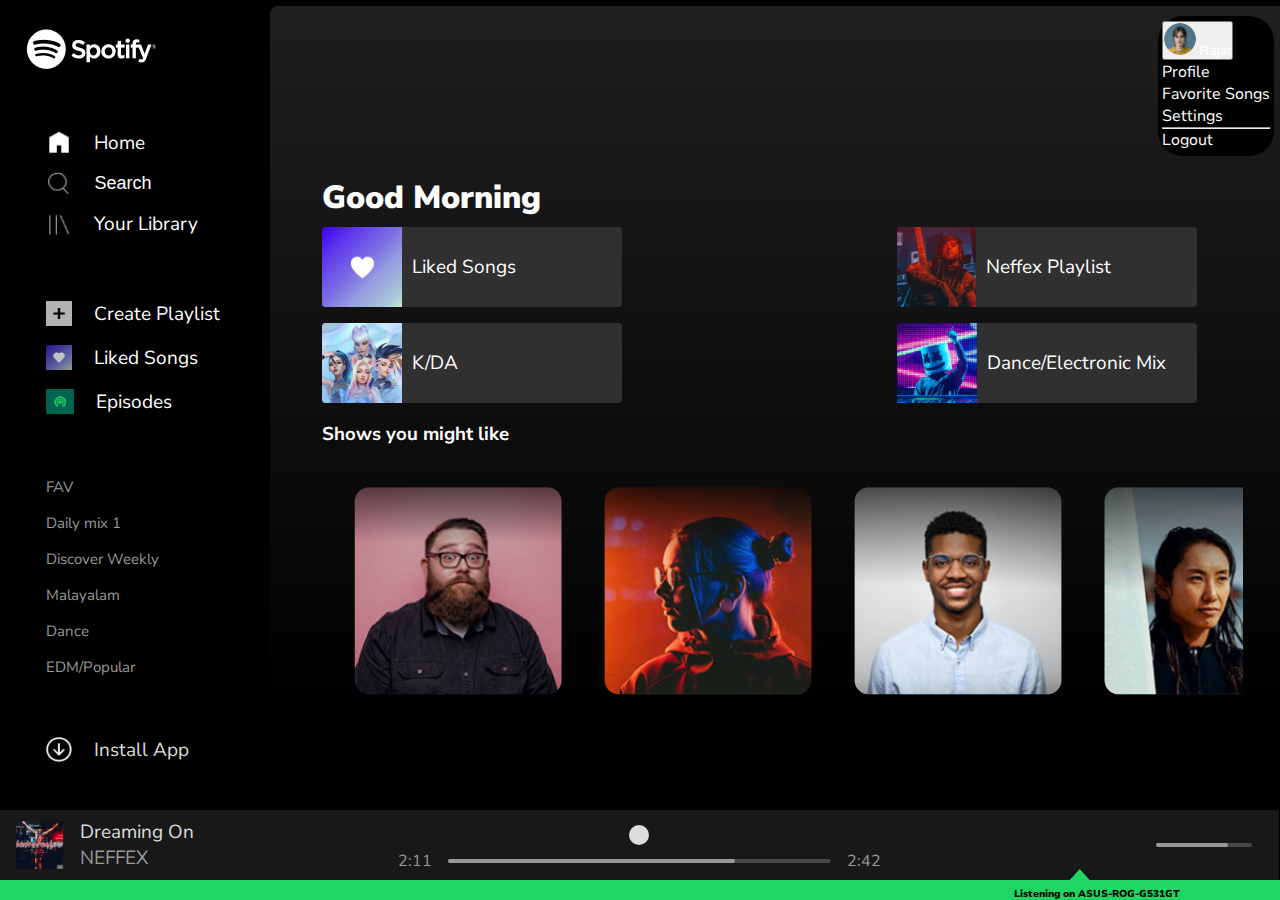
==== index.html @ 12e1faad "css added" ====
<!DOCTYPE html>
<html lang="en">

<head>
  <meta charset="UTF-8" />
  <meta name="viewport" content="width=device-width, initial-scale=1.0" />
  <title>Spotify - Web Player: Music for everyone</title>
  <link rel="icon" type="Image/x-icon"
    href="[data-uri]">
  <link rel="stylesheet" href="./style.css" />
  <meta name="description" content="Spotify is a digital music service that gives you access to millions of songs.">
  
</head>

<body>
  <div class="main-conatiner">
    <!-- side-bar section -->
    <div class="side-bar">
      <div class="side-bar-content">
        <!-- spotify logo -->
        <div class="spotify-logo">
          <a href="#">
            <img src="Assests/Slogo.png" alt="Spotify logo" />
          </a>
        </div>
        <!-- home-search-library -->
        <div class="nav-item nav-line-seperation" style="cursor: pointer;">
          <div class="logo-flex">
            <img src="Assests/home.png" alt="" />
            <p>Home</p>
          </div>

          <div class="logo-flex">
            <img src="Assests/Search.png" alt="search-icon" />
            <input type="text" placeholder="Search" id="Search-bar" />
          </div>

          <div class="logo-flex">
            <img src="Assests/library.png" alt="Music library section" />
            <p>Your Library</p>
          </div>
        </div>
        <!-- list-song-episode -->
        <div class="nav-item nav-line-seperation" style="cursor: pointer;">
          <div class="logo-flex">
            <img src="Assests/plus.png" alt="add button" />
            <p>Create Playlist</p>
          </div>
          <div class="logo-flex">
            <img src="Assests/littleheart.png" alt="liked songs" />
            <p>Liked Songs</p>
          </div>
          <div class="logo-flex">
            <img src="Images/spotify-music-podcast.jpg" alt="podcast" />
            <p>Episodes</p>
          </div>
        </div>
        <!-- nav-list -->
        <div class="side-list">
          <ul class="nav-line-seperation">
            <li>FAV</li>
            <li>Daily mix 1</li>
            <li>Discover Weekly</li>
            <li>Malayalam</li>
            <li>Dance</li>
            <li>EDM/Popular</li>
          </ul>
        </div>
        <!-- install-section -->
        <div class="logo">
          <img src="Images/Install.png" alt="install" />
          <p>Install App</p>
        </div>
      </div>
    </div>

    <!-- ------------------------- -->
    <!-- main-content-area -->

    <div class="content-area">
      <!-- profile-header area -->
      <div class="profile-header">
        <div class="main-arrow">
          <i class="fa-solid fa-chevron-left arrow" style="font-size: x-large; cursor: pointer; color: #999;"></i>
          <i class="fa-solid fa-chevron-right arrow" style="font-size: x-large; cursor: pointer; color: #999;"></i>
        </div>
        <div class="main-profile">
          <div class="dropdown">
            <button class="btn dropdown-toggle" style="color: white;" type="button" id="dropdownMenuButton2" data-bs-toggle="dropdown" aria-expanded="false">
              <img src="Images/profile.png" style="height: 2rem; width: 2rem; margin-left: 0;" alt="profile picture" />
              Rajat
            </button>
            <ul class="dropdown-menu dropdown-menu-dark" aria-labelledby="dropdownMenuButton2">
              <li><a class="dropdown-item" href="#">Profile</a></li>
              <li><a class="dropdown-item" href="#">Favorite Songs</a></li>
              <li><a class="dropdown-item" href="#">Settings</a></li>
              <li><hr class="dropdown-divider"></li>
              <li><a class="dropdown-item" href="#">Logout</a></li>
            </ul>
          </div>
        </div>
      </div>
      <!-- playlist and artist area -->
      <div class="playlist-artist-area">
        <!-- playlist area -->
        <h1>Good Morning</h1>
        <div class="playlist-area">
          <div class="playlist">
            <img src="Images/bigHeart.png" alt="liked songs" />
            <a style="text-decoration: none;" href="./playlist.html">
              <p style="color: #ffffff;">Liked Songs</p>
            </a>
          </div>

          <div class="playlist">
            <img src="Images/Group 1.png" alt="playlist-1" />
            <a style="text-decoration: none;" href="./album.html">
              <p style="color: #ffffff;">Neffex Playlist</p>
            </a>
          </div>

          <div class="playlist">
            <img src="Images/Anime.png" alt="playlist-2" />
            <a style="text-decoration: none;" href="./album.html">
              <p style="color: #ffffff;">K/DA</p>
            </a>
          </div>

          <div class="playlist">
            <img src="Images/Marshmellow.png" alt="playlist-3" />
            <a style="text-decoration: none;" href="./album.html">
              <p style="color: #ffffff;">Dance/Electronic Mix</p>
            </a>
          </div>
        </div>

        <!-- artist area -->
        <div class="artist-area">
          <div class="show-head">
            <h3>Shows you might like</h3>
            <p style="cursor: pointer;">SEE ALL</p>
          </div>
          <div class="shows-you-might-like">
            <div class="shows">
              <img src="Images/Weekly.png" alt="show-1" />
              <h4>Weekly motivation</h4>
              <h5>Ben lana scot</h5>
            </div>

            <div class="shows">
              <img src="Images/Meditation.png" alt="show-1" />
              <h4>Meditation Self</h4>
              <h5>Ibn Hussain Aleen </h5>
            </div>

            <div class="shows">
              <img src="Images/Words.png" alt="show-1" />
              <h4>Words Beyond Act...</h4>
              <h5>Samuel Scott</h5>
            </div>
            <div class="shows">
              <img src="Images/Alexa.png" alt="show-1" />
              <h4>The Alexa Show</h4>
              <h5>Adriana Tom</h5>
            </div>

            <div class="shows">
              <img src="Images/Mine.jpeg" alt="show-1" />
              <h4>Make You Mine</h4>
              <h5>Public</h5>
            </div>

            <div class="shows">
              <img src="Images/Atlantis.jpeg" alt="show-1" />
              <h4>Atlantis</h4>
              <h5>Seafret</h5>
            </div>
            <div class="shows">
              <img src="Images/Bones.jpeg" alt="show-1" />
              <h4>Bones</h4>
              <h5>Imagine Dragon</h5>
            </div>

            <div class="shows">
              <img src="Images/beliver.jpeg" alt="show-1" />
              <h4>Believer</h4>
              <h5>Imagine Dragon</h5>
            </div>

            <div class="shows">
              <img src="Images/free.jpeg" alt="show-1" />
              <h4>FREE.K</h4>
              <h5>Pitbull</h5>
            </div>
            <div class="shows">
              <img src="Images/hard.jpeg" alt="show-1" />
              <h4>Play Hard</h4>
              <h5>David Guetta</h5>
            </div>
            <div class="shows">
              <img src="Images/cheat.jpeg" alt="show-1" />
              <h4>Sex</h4>
              <h5>Cheat Codes</h5>
            </div>

            <div class="shows">
              <img src="Images/hentai.jpeg" alt="show-1" />
              <h4>Hentai Bitch</h4>
              <h5>Kodam</h5>
            </div>
          </div>
        </div>

        <br />
        <br />
        <br />
        <br />
        <br />
        <br />
        <br />
      </div>
    </div>
  </div>

  <!-- --------------------------- -->
  <!-- bottom-music player -->
  <div class="music-player">
    <div class="song-bar">
      <div class="song-infos">
        <div class="image-container">
          <img src="Images/DreamingOn.png" alt="" />
        </div>
        <div class="song-description">
          <p class="title">Dreaming On</p>
          <p class="artist">NEFFEX</p>
        </div>
      </div>
      <div class="icons">
        <img src="Images/greenheart.png" alt="" />
      </div>
    </div>
    <div class="progress-controller">
      <div class="control-buttons">
        <i class="fas fa-random"></i>
        <i class="fas fa-step-backward"></i>
        <i class="fa-solid fa-play play-pause"></i>
        <i class="fas fa-step-forward"></i>
        <i class="fa-solid fa-repeat fa-beat"></i>
      </div>
      <div class="progress-container">
        <span>2:11</span>
        <div class="progress-bar">
          <div class="progress"></div>
        </div>
        <span>2:42</span>
      </div>
    </div>
    <div class="other-features">
      <i class="fa-solid fa-microphone"></i>
      <i class="fa-solid fa-headphones"></i>
      <i class="fa-solid fa-laptop text-success"></i>
      <i class="fa-solid fa-volume-high"></i>
      <div class="volume-bar">
        <div class="progress-bar">
          <div class="progress"></div>
        </div>
        <i class="fa-sharp fa-solid fa-up-right-and-down-left-from-center"></i>
      </div>
    </div>
  </div>

  <div class="vector">
    <img src="Images/Vector 1.png" alt="vector-icon" />
  </div>

  <div class="footer">
    <div class="link-playlist">
    </div>
    <div class="final-footer">
      <i class="fa-solid fa-volume-high"></i>
      <a href="playlist.html" target="_blank"><h5 class="fw-bold text-align-center" style="align-items: center; margin-top: 3%; font-weight: 900; margin-left: .5rem;">Listening on ASUS-ROG-G531GT</h5></a>
    </div>
  </div>
  
</body>

</html>
---- style.css ----
@import url('https://fonts.googleapis.com/css2?family=Nunito+Sans:opsz,wght@6..12,300;6..12,400&display=swap');


*{
    margin: 0;
    padding: 0;
    box-sizing: border-box !important;
}
:root{
    --dark:#000;
    --light-gary:rgb(36, 36, 36);
    --dark-gray:rgb(33, 33, 33);
    --gray-text:rgb(159, 159, 159);
    --light:rgb(255, 255, 255);
}
ul{
    list-style: none;
    list-style-position: outside;
}

p{
     /* font-size: 2vh; */
    font-size: 19px;
    font-weight: 400;
}

body,html{
    height: 100%;
    background-color: var(--dark);
    color: var(--light) !important;
   
    font-family: 'Nunito Sans', sans-serif !important;
    display: flex !important;
    flex-direction: column !important;
    overflow: hidden !important;
}

a{
    color: var(--light);
    text-decoration: none;
}

.main-conatiner{
    display: flex;
    gap: 0.5rem;
    flex: 1;
    background-color: var(--dark);
    padding: 0.4rem;
    overflow: hidden;
    /* div which are inside container will have overflow */
}

/* ------------------------------- */
/* Side - Bar */


.side-bar{
    height: 89vh;
    width: 20vw;
    background-color: var(--dark);
    border-radius: 0.5rem;
    padding-left: 20px;
}

.side-bar-content{
    height: 98%;
    display: flex;
    flex-direction: column;
    align-items: flex-start;
    justify-content: space-around;
   
    margin-bottom: rem;
   
 
}
input{
    outline: none;
    border: none;
    display: block;
    background: black;
    overflow: visible;
    color: white;
    font-size: 18px;
    
}
input::placeholder{
    color: white;
    font-weight: 400;
}
/* spotify-logo */
.spotify-logo>img{
   height: 3.1rem ;
   padding-left: 10px;
}

/* side-bar-logo and Heading */
.nav-item{
    width: 100%;
}

.logo-flex{
    display: flex;
    justify-content: start;
    align-items: center;
    padding: 6px 0px 6px 20px;
}
.logo-flex>img{
    height: 1.6rem;
    margin-right: 1.4rem;
}

.logo-flex:hover{
    background-color: var(--dark-gray);
}

.nav-line-seperation{
    line-height: 2rem;
}


.nav-item{
    width: 100%;
}

.logo{
    display: flex;
    justify-content: start;
    align-items: center;
    padding: 6px 0px 6px 20px;
    cursor: pointer;
    color: #ddd;
}

.logo:hover{
  color: white;
}

.logo>img{
  height: 1.6rem;
  margin-right: 1.4rem;
  cursor: pointer;
  color: #999;
}

.logo>img:hover{
  color: white;
}

/* nav-list */

.side-list>ul>li{
padding: 2px 0px 2px 20px;
font-size: 15px ;
font-weight: 400;
color: #999;
cursor: pointer;
}

.side-list>ul>li:hover{
  color: white;
  }



/* -------------------------------------- */
/* Main-section */


.content-area{
   width: 80vw;
   height: 80%;
   display: flex;
   flex-direction: column;
   justify-content: start;
   align-items: center;
   border-radius: 0.5rem;
   background:linear-gradient(to bottom,rgb(32, 31, 31), black);
    
}

.content-area ::-webkit-scrollbar
{
  display: none;;
}
/* profile-header */

.profile-header{
    display: flex;
    flex-direction: row;
    align-items: center;
    justify-content: space-between;
    background: none;
    width: 96%;
    margin-top: 10px;
}
.main-profile{
    display: flex;
    align-items: center;
    background-color: var(--dark);
    padding: 5px 4px;
    gap: 10px;
    border-radius: 25px;
}
.main-profile img{
    border-radius: 50%;
}
.arrow{
  background-color: black; 
  border-radius: 50%; 
  width: 1.5rem; 
  height: 1.5rem;
  text-align: center;
  text-justify: auto;
}
.arrow:hover{
  color: white !important;
}
.dropdown{
  border: none;
  color: #000 !important;
}
.main-arrow>img,.main-profile>img{
    height: 5vh;
    width: 2.3vw;
}
.main-profile>p{
    font-size: 13px;
}
/*  playlist-artist-area*/
.playlist-artist-area{
    width: 90%;
    margin: 20px;
    overflow-y: auto;
    display: flex;
    align-items: flex-start;
    flex-direction: column;
    background: none;
  }

.playlist-artist-area>h1{
    font-weight: 900;
    color: white;
  }
.playlist{
    display: flex;
    align-items: center;
    gap: 10px;
    background: rgb(48, 48, 48);
    width: 300px;
    margin-block: 8px;
    border-radius: 4px;
    transition: all 0.5s ease;
    color: white !important;
  }
.playlist:hover{
    scale: 0.9;
}

.playlist>img{
    height: 80px;
}
/*  < !-- playlist area --> */

.playlist-area{
    width: 95%;
    display: flex;
    flex-wrap: wrap;
    justify-content: space-between;
    align-items: center;
    flex-direction: row;

}
 /*  < !-- artist area --> */
.artist-area{
    width: 1103.0728759765625px;
    height: 663.9998168945312px;
    top: 438px;
    left: 419px;
    border: 1px;
    
}
.artist-area>p{
    float: right;
}

.show-head {
    display: flex;
    justify-content: space-between;
    width: 95%;
    padding-top: 10px;

}

.show-head>p {
    font-size: 16px;
    color: var(--gray-text);
}
.show-head>p:hover {
  color: var(--light);
}
.show-head>h3{
    font-weight: 700;
}
.shows-you-might-like{
    width: 90%;
    display: flex;
    flex-direction: row;
    flex-wrap: wrap;
    justify-content: space-evenly;
    margin-top: 25px;
    gap: 15px;
    margin-left: 15px;

}
.shows{
    margin-block: 5px;
    display: flex;
    flex-direction: column;
    border-radius: 5px;
    align-items: center;
    justify-content: center;
    transition: all 1s ease;
    padding: 10px;
}
.shows>img
{
    width: 207.7780303955078px;
    height: 207.92784118652344px;
    top: 528.3560791015625px;
    left: 440.7568359375px;
    border-radius: 14px;
    
}
.shows>h4{
    padding-top: 5px;
}
.shows>h5{
    color: var(--gray-text);
    padding: 5px;
}
.shows:hover{
    scale: 0.9;
    transition: all 1s ease-in-out 0s;
    box-shadow: 0px 0px 8px rgb(55, 54, 54);
   
}
/* ---------------------------------------- */
/* bottom music player */
.music-player {
    --primary-color: #ddd;
    --secondary-color: #999;
    --green-color: #2d5;
    --padding: 1em;
    background-color: #181818;
    display: flex;
    justify-content: center;
    align-items: center;
    position: fixed;
    bottom: 20px;    /* Position the music player at the top */
    left: 0;        /* Align the music player to the left */
    width: 100%;     /* Make the music player take the full width of the viewport */
    color: var(--primary-color);
  }
  i {
    color: var(--secondary-color);
  }
  i:hover {
    color: var(--primary-color);
  }
  .song-bar {
    position: absolute;
    left: var(--padding);
    display: flex;
    flex-direction: row;
    align-items: center;
    justify-content: flex-start;
    gap: 1.5rem;
    width: 25%;
  }
  
  .log>image
  {
      width: 37px;
      height:37px
  }
  
  .song-infos {
    display: flex;
    align-items: center;
    gap: 1em;
    transition: all 0.1 ease;
  }
  .image-container {
    --size: 3em;
    flex-shrink: 0;
    width: var(--size);
    height: var(--size);
  }
  .image-container img {
    width: 100%;
    height: 100%;
    object-fit: cover;
  }
  .song-description p {
    margin: 0em;
  }
  .title,
  .artist {
    display: -webkit-box;
    -webkit-box-orient: vertical;
    -webkit-line-clamp: 1;
    overflow: hidden;
  }
  .title:hover,
  .artist:hover {
    text-decoration: underline;
    color: var(--primary-color);
    cursor: pointer;
  }
  .image-container:hover
  {
    box-shadow: 0 0 5px 3px rgba(240, 240, 235, 0.7);
    cursor: pointer;
    transform: scale(110%);
  }
  .icons:hover {
    box-shadow: 0 0 5px 3px rgba(240, 240, 235, 0.7);
    cursor: pointer;
  }
  .artist {
    color: var(--secondary-color);
  }
  
  .music-player
  {
      height: 70px;
      width: 99.9%;
  }
  .icons {
    display: flex;
    gap: 1em;
  }
  .progress-controller {
    width: 100%;
    margin-top: 6px;
    display: flex;
    justify-content: center;
    flex-direction: column;
    align-items: center;
    gap: 0.3em;
    color: var(--secondary-color);
    cursor: pointer;
    padding-bottom: 5px;
  }
  .control-buttons {
    display: flex;
    align-items: center;
    justify-content: center;
    gap: 2em;
    margin-top: 8px;
  }

  .control-buttons i:hover {
    box-shadow: 0 0 3px 2px rgba(172, 172, 169, 0.7);
    cursor: pointer;
  }
  .play-pause {
    display: flex;
    align-items: center;
    justify-content: center;
    background-color: var(--primary-color);
    color:black;
    border-radius: 50%;
    padding: 10px;
    position: relative;
    margin-top: 8px;
  }
  
  .play-pause:hover {
    transform: scale(1.1);
    color: #111;
    background-color: var(--green-color);
  }
  .progress-container {
    width: 100%;
    display: flex;
    align-items: center;
    justify-content: center;
    gap: 1em;
    margin-bottom: 10px;
  }
  
  .progress-bar {
    height: 4px;
    border-radius: 10px;
    width: 30%;
    background-color: #ccc4;
  }
  .progress {
    position: relative;
    height: 100%;
    width: 75%;
    border-radius: 10px;
    background-color: var(--secondary-color);
  }
  .progress-bar:hover .progress {
    background-color: var(--green-color);
  }
  .progress-bar:hover .progress::after {
    content: "";
    position: absolute;
    --size: 1em;
    width: var(--size);
    height: var(--size);
    right: 0;
    border-radius: 50%;
    background-color: var(--primary-color);
    transform: translate(50%, calc(2px - 50%));
  }
  .other-features {
    position: absolute;
    right: var(--padding);
    display: flex;
    flex-direction: row;
    gap: 1em;
  }
  .volume-bar {
    display: flex;
    align-items: center;
    gap: 0.7em;
  }
  .other-features img:hover {
    box-shadow: 0 0 3px 1px rgba(240, 240, 235, 0.7);
    cursor: pointer;
  }
  .progress-bar:hover {
    box-shadow: 0 0 3px 3px rgba(131, 131, 128, 0.7);
    cursor: pointer;
  }
  .volume-bar .progress-bar {
    width: 6em;
  }
  .volume-bar .progress-bar:hover .progress::after {
    --size: 0.8em;
  }
  .vector img {
    bottom: 20px;
    position: fixed;
    right: 190px;
  }
  /* -------------------------final-footer------------------ */
  .footer {
    bottom: 0;
    left: 0;
    right: 0;
    background-color: #1ed760;
    position: fixed;
    display: flex;
    justify-content: space-between; /* Align content to the right */
    align-items: center;
    width: 100%;
    height: 20px;
  }
  
  .final-footer {
    display: flex;
    align-items: center;
  }
  .final-footer h5 {
    margin-right: 100px;
    color: #000;
    font-size: 10px;
    font-weight: 700;
    line-height: normal;
  }
  .final-footer a{
    text-decoration: none;
    color: #000;
  }
  
  .final-footer img {
    margin-right: 10px; /* Add some space between the image and text */
  }
  .link-playlist {
    margin-left: 600px;
  }

@media only screen and (max-width: 954px) and (min-width: 670px){
   .side-bar{
    width: 30vw;
   }
   .content-area{
    width: 70vw;
   }
    .spotify-logo>img{
        height: 2.6rem !important;
    }
   
    .logo-flex>p{
       font-size: 16px;
    }
    input{
        font-size: 19px;
    }
    .logo-flex>img {
        height: 1.3rem;
        margin-right: 1.2rem;
    }
    .playlist{
        width: 250px;
        /* justify-content: space-between; */
    }
    .playlist>img{
        height: 75px;
    }
    .playlist-area {
            
            justify-content: space-between;
         
     }
     .song-extra-control{
       gap: 2px;
     }
     .play-music-area{
        height: 11vh;
        align-items: flex-start;
        margin-block: auto;
     }
     .play-music-area {

    align-items: flex-start;
    padding-top: 14px;
     }
     .song-extra-control>img {
        height: 2.2vh;
     }
     .song-playing-name>h4{
        font-size: 14px;
     }
     .song-playing-name>p{
        font-size: 10px;
     }
    .music-art{
        width: 15%;
    }
    .song-playing {
    margin-left: 1vw;
    gap: 9px;
    width: 25vw;
     }
}
.green-notice {
    display: flex;
    align-items: center;
    justify-content: flex-end;
    position: fixed;
    width: 100%;
    bottom: 0;
    background-color: #1ED760;
    padding: 5px;
    margin-right: 10px;
}
@media only screen and (max-width: 671px) and (min-width: 579px) {
.side-bar {
        width: 40vw;
    }
        .content-area {
            width: 100%;
        }

    .spotify-logo>img{
        height: 2rem !important;
    }

   
    .logo-flex>p{
        font-size: 14px;
    }
    input{
        font-size: 14px;
    }

    .logo-flex>img {
        height: 1.1rem;
        margin-right: 1.1rem;
    }
        .side-list>ul>li {
          
            font-size: 13px;
           
        }

    /* extra added */
     .song-extra-control{
       gap: 2px;
     }
     .play-music-area{
        height: 11vh;
        align-items: flex-start;
        margin-block: auto;
     }
     .play-music-area {

    align-items: flex-start;
    padding-top: 14px;
     }
     .song-extra-control>img {
        height: 2.2vh;
     }
     .song-playing-name>h4{
        font-size: 14px;
     }
     .song-playing-name>p{
        font-size: 10px;
     }
    .music-art{
        width: 15%;
    }
    .song-playing {
    margin-left: 1vw;
    gap: 9px;
    width: 25vw;
     }
}
@media only screen and (max-width: 578px) and (min-width: 310px) {
    .side-bar {
        width: 40vw;
    }

    .content-area {
        width: 100%;
    }

    .spotify-logo>img {
        height: 1.8rem;
    }
   .logo-flex {
   
       padding: 6px 0px 2px 7px;
   }

    .logo-flex>p{
        font-size: 14px;
    }
    input{
        font-size: 14px;
    }

    .logo-flex>img {
        height: 0.9rem;
        margin-right: 0.9rem;
    }

    /* -- */
        .nav-line-seperation {
            line-height: 1.7;
        }
        .playlist{
            width: 190px;
        }
        .playlist>img {
           height: 40px;
        }
        .playlist>p{
            font-size: 14px;
        }
        .playlist-artist-area>h1 {
          font-weight: 900;
          color: white;
          font-size: 20px;
        }
        .show-head>h3 {
            font-weight: 700;
            font-size: 15px;
        }
        .show-head>p{
            font-size: 9px;
        }
        .ul>li{
            font-size: 13px;
        }
/* -------- */
           .song-control {
               justify-content: space-between;
           
           }

         .song-extra-control{
       gap: 2px;
     }

     .play-music-area{
        height: 11vh;
        align-items: flex-start;
        margin-block: auto;
     }
     .play-music-area {

    align-items:center;
    padding-top: 0px;
     }
     .song-extra-control>img {
        height: 1.2vh;
     }
     .song-extra-control{
        margin-right: 4px;
     }
     .song-playing-name>h4 {
    font-size: 12px;
     }
     .song-playing-name>p{
        font-size: 10px;
     }
    .music-art{
        width: 13%;
    }
    .song-playing {
      margin-left: 1vw;
      gap: 5px;
      width: 32vw;
        }
     .like-a-song{
        height: 1.2vh;
     }
     #play-button {
      height: 2.1vh;
     }
     .song-control-upper {
        gap: 3px;
     }
    .song-control-lower {
         gap: 2px;
    }
     .song-control-lower>img {
      width: 50%;
     }
     .song-control-lower>p {
     font-size: 9px;
     }
     #volume {
          
      width: 20%;
            
     }
    .shows>img{
     width: 65%;
    }
    .side-list>ul>li {
     
    font-size: 10px;
           
    }
    .side-list>ul>li {
    padding: 2px 0px 2px 7px;
          
    }
}

/* smaller screen */
@media only screen and (max-width:310px){
    li{
        font-size: 8px;
    }
    .shows>img{
        width: 50%;
    }
     .shows>h4 {
         font-size: 16px;
     }
    


    
}

/* landscape mode  */
@media only screen and(orientation: landscape) {
   .side-bar {
        overflow-y: auto;
        padding-top: 80px;
    }
    .content-area{
        overflow-y: auto;
        padding-top: 50px;
    }
        .content-area {
         
            padding-top: 19px;
        }
}
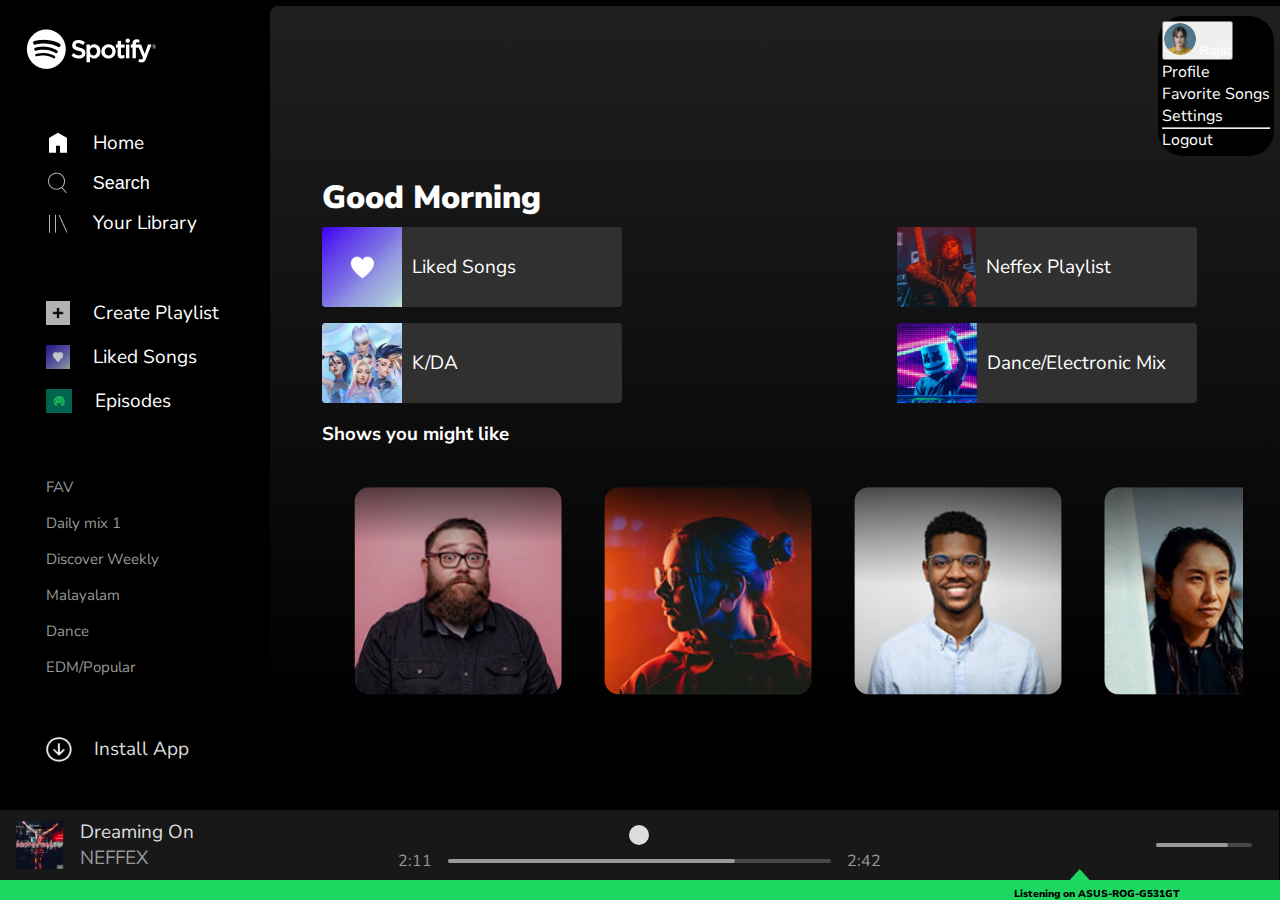
==== commit 0a6ebd33: "Responsiveness added" ====
--- a/index.html
+++ b/index.html
@@ -1,287 +1,342 @@
 <!DOCTYPE html>
 <html lang="en">
-
-<head>
-  <meta charset="UTF-8" />
-  <meta name="viewport" content="width=device-width, initial-scale=1.0" />
-  <title>Spotify - Web Player: Music for everyone</title>
-  <link rel="icon" type="Image/x-icon"
-    href="[data-uri]">
-  <link rel="stylesheet" href="./style.css" />
-  <meta name="description" content="Spotify is a digital music service that gives you access to millions of songs.">
-  
-</head>
-
-<body>
-  <div class="main-conatiner">
-    <!-- side-bar section -->
-    <div class="side-bar">
-      <div class="side-bar-content">
-        <!-- spotify logo -->
-        <div class="spotify-logo">
-          <a href="#">
-            <img src="Assests/Slogo.png" alt="Spotify logo" />
-          </a>
-        </div>
-        <!-- home-search-library -->
-        <div class="nav-item nav-line-seperation" style="cursor: pointer;">
-          <div class="logo-flex">
-            <img src="Assests/home.png" alt="" />
-            <p>Home</p>
-          </div>
-
-          <div class="logo-flex">
-            <img src="Assests/Search.png" alt="search-icon" />
-            <input type="text" placeholder="Search" id="Search-bar" />
-          </div>
-
-          <div class="logo-flex">
-            <img src="Assests/library.png" alt="Music library section" />
-            <p>Your Library</p>
-          </div>
-        </div>
-        <!-- list-song-episode -->
-        <div class="nav-item nav-line-seperation" style="cursor: pointer;">
-          <div class="logo-flex">
-            <img src="Assests/plus.png" alt="add button" />
-            <p>Create Playlist</p>
-          </div>
-          <div class="logo-flex">
-            <img src="Assests/littleheart.png" alt="liked songs" />
-            <p>Liked Songs</p>
-          </div>
-          <div class="logo-flex">
-            <img src="Images/spotify-music-podcast.jpg" alt="podcast" />
-            <p>Episodes</p>
-          </div>
-        </div>
-        <!-- nav-list -->
-        <div class="side-list">
-          <ul class="nav-line-seperation">
-            <li>FAV</li>
-            <li>Daily mix 1</li>
-            <li>Discover Weekly</li>
-            <li>Malayalam</li>
-            <li>Dance</li>
-            <li>EDM/Popular</li>
-          </ul>
-        </div>
-        <!-- install-section -->
-        <div class="logo">
-          <img src="Images/Install.png" alt="install" />
-          <p>Install App</p>
+  <head>
+    <meta charset="UTF-8" />
+    <meta name="viewport" content="width=device-width, initial-scale=1.0" />
+    <title>Spotify - Web Music Player</title>
+    <link
+      rel="icon"
+      type="Image/x-icon"
+      href="[data-uri]"
+    />
+    <link rel="stylesheet" href="./style.css" />
+    <meta
+      name="description"
+      content="Spotify is a digital music service that gives you access to millions of songs."
+    />
+    <link
+      href="https://cdn.jsdelivr.net/npm/bootstrap@5.0.2/dist/css/bootstrap.min.css"
+      rel="stylesheet"
+      integrity="sha384-EVSTQN3/azprG1Anm3QDgpJLIm9Nao0Yz1ztcQTwFspd3yD65VohhpuuCOmLASjC"
+      crossorigin="anonymous"
+    />
+  </head>
+
+  <body>
+    <div class="main-conatiner">
+      <!-- side-bar section -->
+      <div class="side-bar">
+        <div class="side-bar-content">
+          <!-- spotify logo -->
+          <div class="spotify-logo">
+            <a href="index.html">
+              <img src="Assests/Slogo.png" alt="Spotify logo" />
+            </a>
+          </div>
+          <!-- home-search-library -->
+          <div class="nav-item nav-line-seperation" style="cursor: pointer">
+            <div class="logo-flex">
+              <img src="Assests/home.png" alt="" />
+              <p>Home</p>
+            </div>
+
+            <div class="logo-flex">
+              <img src="Assests/Search.png" alt="search-icon" />
+              <input type="text" placeholder="Search" id="Search-bar" />
+            </div>
+
+            <div class="logo-flex">
+              <img src="Assests/library.png" alt="Music library section" />
+              <p>Your Library</p>
+            </div>
+          </div>
+          <!-- list-song-episode -->
+          <div class="nav-item nav-line-seperation" style="cursor: pointer">
+            <div class="logo-flex">
+              <img src="Assests/plus.png" alt="add button" />
+              <p>Create Playlist</p>
+            </div>
+            <div class="logo-flex">
+              <img src="Assests/littleheart.png" alt="liked songs" />
+              <p>Liked Songs</p>
+            </div>
+            <div class="logo-flex">
+              <img src="Images/spotify-music-podcast.jpg" alt="podcast" />
+              <p>Episodes</p>
+            </div>
+          </div>
+          <!-- nav-list -->
+          <div class="side-list">
+            <ul class="nav-line-seperation">
+              <li>FAV</li>
+              <li>Daily mix 1</li>
+              <li>Discover Weekly</li>
+              <li>Malayalam</li>
+              <li>Dance</li>
+              <li>EDM/Popular</li>
+            </ul>
+          </div>
+          <!-- install-section -->
+          <div class="logo">
+            <img src="Images/Install.png" alt="install" />
+            <p>Install App</p>
+          </div>
+        </div>
+      </div>
+
+      <!-- ------------------------- -->
+      <!-- main-content-area -->
+
+      <div class="content-area">
+        <!-- profile-header area -->
+        <div class="profile-header">
+          <div class="main-arrow">
+            <i
+              class="fa-solid fa-chevron-left arrow"
+              style="font-size: x-large; cursor: pointer; color: #999"
+            ></i>
+            <i
+              class="fa-solid fa-chevron-right arrow"
+              style="font-size: x-large; cursor: pointer; color: #999"
+            ></i>
+          </div>
+          <div class="main-profile">
+            <div class="dropdown">
+              <button
+                class="btn dropdown-toggle"
+                style="color: white"
+                type="button"
+                id="dropdownMenuButton2"
+                data-bs-toggle="dropdown"
+                aria-expanded="false"
+              >
+                <img
+                  src="Images/profile.png"
+                  style="height: 2rem; width: 2rem; margin-left: 0"
+                  alt="profile picture"
+                />
+                Rajat
+              </button>
+              <ul
+                class="dropdown-menu dropdown-menu-dark"
+                aria-labelledby="dropdownMenuButton2"
+              >
+                <li><a class="dropdown-item" href="#">Profile</a></li>
+                <li><a class="dropdown-item" href="#">Favorite Songs</a></li>
+                <li><a class="dropdown-item" href="#">Settings</a></li>
+                <li><hr class="dropdown-divider" /></li>
+                <li><a class="dropdown-item" href="#">Logout</a></li>
+              </ul>
+            </div>
+          </div>
+        </div>
+        <!-- playlist and artist area -->
+        <div class="playlist-artist-area">
+          <!-- playlist area -->
+          <h1>Good Morning</h1>
+          <div class="playlist-area">
+            <div class="playlist">
+              <img src="Images/bigHeart.png" alt="liked songs" />
+              <a style="text-decoration: none" href="./playlist.html">
+                <p style="color: #ffffff">Liked Songs</p>
+              </a>
+            </div>
+
+            <div class="playlist">
+              <img src="Images/Group 1.png" alt="playlist-1" />
+              <a style="text-decoration: none" href="./album.html">
+                <p style="color: #ffffff">Neffex Playlist</p>
+              </a>
+            </div>
+
+            <div class="playlist">
+              <img src="Images/Anime.png" alt="playlist-2" />
+              <a style="text-decoration: none" href="./album.html">
+                <p style="color: #ffffff">K/DA</p>
+              </a>
+            </div>
+
+            <div class="playlist">
+              <img src="Images/Marshmellow.png" alt="playlist-3" />
+              <a style="text-decoration: none" href="./album.html">
+                <p style="color: #ffffff">Dance/Electronic Mix</p>
+              </a>
+            </div>
+          </div>
+
+          <!-- artist area -->
+          <div class="artist-area">
+            <div class="show-head">
+              <h3>Shows you might like</h3>
+              <p style="cursor: pointer">SEE ALL</p>
+            </div>
+            <div class="shows-you-might-like">
+              <div class="shows">
+                <img src="Images/Weekly.png" alt="show-1" />
+                <h4>Weekly motivation</h4>
+                <h5>Ben lana scot</h5>
+              </div>
+
+              <div class="shows">
+                <img src="Images/Meditation.png" alt="show-1" />
+                <h4>Meditation Self</h4>
+                <h5>Ibn Hussain Aleen</h5>
+              </div>
+
+              <div class="shows">
+                <img src="Images/Words.png" alt="show-1" />
+                <h4>Words Beyond Act...</h4>
+                <h5>Samuel Scott</h5>
+              </div>
+              <div class="shows">
+                <img src="Images/Alexa.png" alt="show-1" />
+                <h4>The Alexa Show</h4>
+                <h5>Adriana Tom</h5>
+              </div>
+
+              <div class="shows">
+                <img src="Images/Mine.jpeg" alt="show-1" />
+                <h4>Make You Mine</h4>
+                <h5>Public</h5>
+              </div>
+
+              <div class="shows">
+                <img src="Images/Atlantis.jpeg" alt="show-1" />
+                <h4>Atlantis</h4>
+                <h5>Seafret</h5>
+              </div>
+              <div class="shows">
+                <img src="Images/Bones.jpeg" alt="show-1" />
+                <h4>Bones</h4>
+                <h5>Imagine Dragon</h5>
+              </div>
+
+              <div class="shows">
+                <img src="Images/beliver.jpeg" alt="show-1" />
+                <h4>Believer</h4>
+                <h5>Imagine Dragon</h5>
+              </div>
+
+              <div class="shows">
+                <img src="Images/free.jpeg" alt="show-1" />
+                <h4>FREE.K</h4>
+                <h5>Pitbull</h5>
+              </div>
+              <div class="shows">
+                <img src="Images/hard.jpeg" alt="show-1" />
+                <h4>Play Hard</h4>
+                <h5>David Guetta</h5>
+              </div>
+              <div class="shows">
+                <img src="Images/cheat.jpeg" alt="show-1" />
+                <h4>Sex</h4>
+                <h5>Cheat Codes</h5>
+              </div>
+
+              <div class="shows">
+                <img src="Images/hentai.jpeg" alt="show-1" />
+                <h4>Hentai Bitch</h4>
+                <h5>Kodam</h5>
+              </div>
+            </div>
+          </div>
+
+          <br />
+          <br />
+          <br />
+          <br />
+          <br />
+          <br />
+          <br />
         </div>
       </div>
     </div>
 
-    <!-- ------------------------- -->
-    <!-- main-content-area -->
-
-    <div class="content-area">
-      <!-- profile-header area -->
-      <div class="profile-header">
-        <div class="main-arrow">
-          <i class="fa-solid fa-chevron-left arrow" style="font-size: x-large; cursor: pointer; color: #999;"></i>
-          <i class="fa-solid fa-chevron-right arrow" style="font-size: x-large; cursor: pointer; color: #999;"></i>
-        </div>
-        <div class="main-profile">
-          <div class="dropdown">
-            <button class="btn dropdown-toggle" style="color: white;" type="button" id="dropdownMenuButton2" data-bs-toggle="dropdown" aria-expanded="false">
-              <img src="Images/profile.png" style="height: 2rem; width: 2rem; margin-left: 0;" alt="profile picture" />
-              Rajat
-            </button>
-            <ul class="dropdown-menu dropdown-menu-dark" aria-labelledby="dropdownMenuButton2">
-              <li><a class="dropdown-item" href="#">Profile</a></li>
-              <li><a class="dropdown-item" href="#">Favorite Songs</a></li>
-              <li><a class="dropdown-item" href="#">Settings</a></li>
-              <li><hr class="dropdown-divider"></li>
-              <li><a class="dropdown-item" href="#">Logout</a></li>
-            </ul>
-          </div>
-        </div>
-      </div>
-      <!-- playlist and artist area -->
-      <div class="playlist-artist-area">
-        <!-- playlist area -->
-        <h1>Good Morning</h1>
-        <div class="playlist-area">
-          <div class="playlist">
-            <img src="Images/bigHeart.png" alt="liked songs" />
-            <a style="text-decoration: none;" href="./playlist.html">
-              <p style="color: #ffffff;">Liked Songs</p>
-            </a>
-          </div>
-
-          <div class="playlist">
-            <img src="Images/Group 1.png" alt="playlist-1" />
-            <a style="text-decoration: none;" href="./album.html">
-              <p style="color: #ffffff;">Neffex Playlist</p>
-            </a>
-          </div>
-
-          <div class="playlist">
-            <img src="Images/Anime.png" alt="playlist-2" />
-            <a style="text-decoration: none;" href="./album.html">
-              <p style="color: #ffffff;">K/DA</p>
-            </a>
-          </div>
-
-          <div class="playlist">
-            <img src="Images/Marshmellow.png" alt="playlist-3" />
-            <a style="text-decoration: none;" href="./album.html">
-              <p style="color: #ffffff;">Dance/Electronic Mix</p>
-            </a>
-          </div>
-        </div>
-
-        <!-- artist area -->
-        <div class="artist-area">
-          <div class="show-head">
-            <h3>Shows you might like</h3>
-            <p style="cursor: pointer;">SEE ALL</p>
-          </div>
-          <div class="shows-you-might-like">
-            <div class="shows">
-              <img src="Images/Weekly.png" alt="show-1" />
-              <h4>Weekly motivation</h4>
-              <h5>Ben lana scot</h5>
-            </div>
-
-            <div class="shows">
-              <img src="Images/Meditation.png" alt="show-1" />
-              <h4>Meditation Self</h4>
-              <h5>Ibn Hussain Aleen </h5>
-            </div>
-
-            <div class="shows">
-              <img src="Images/Words.png" alt="show-1" />
-              <h4>Words Beyond Act...</h4>
-              <h5>Samuel Scott</h5>
-            </div>
-            <div class="shows">
-              <img src="Images/Alexa.png" alt="show-1" />
-              <h4>The Alexa Show</h4>
-              <h5>Adriana Tom</h5>
-            </div>
-
-            <div class="shows">
-              <img src="Images/Mine.jpeg" alt="show-1" />
-              <h4>Make You Mine</h4>
-              <h5>Public</h5>
-            </div>
-
-            <div class="shows">
-              <img src="Images/Atlantis.jpeg" alt="show-1" />
-              <h4>Atlantis</h4>
-              <h5>Seafret</h5>
-            </div>
-            <div class="shows">
-              <img src="Images/Bones.jpeg" alt="show-1" />
-              <h4>Bones</h4>
-              <h5>Imagine Dragon</h5>
-            </div>
-
-            <div class="shows">
-              <img src="Images/beliver.jpeg" alt="show-1" />
-              <h4>Believer</h4>
-              <h5>Imagine Dragon</h5>
-            </div>
-
-            <div class="shows">
-              <img src="Images/free.jpeg" alt="show-1" />
-              <h4>FREE.K</h4>
-              <h5>Pitbull</h5>
-            </div>
-            <div class="shows">
-              <img src="Images/hard.jpeg" alt="show-1" />
-              <h4>Play Hard</h4>
-              <h5>David Guetta</h5>
-            </div>
-            <div class="shows">
-              <img src="Images/cheat.jpeg" alt="show-1" />
-              <h4>Sex</h4>
-              <h5>Cheat Codes</h5>
-            </div>
-
-            <div class="shows">
-              <img src="Images/hentai.jpeg" alt="show-1" />
-              <h4>Hentai Bitch</h4>
-              <h5>Kodam</h5>
-            </div>
-          </div>
-        </div>
-
-        <br />
-        <br />
-        <br />
-        <br />
-        <br />
-        <br />
-        <br />
+    <!-- --------------------------- -->
+    <!-- bottom-music player -->
+    <div class="music-player">
+      <div class="song-bar">
+        <div class="song-infos">
+          <div class="image-container">
+            <img src="Images/DreamingOn.png" alt="" />
+          </div>
+          <div class="song-description">
+            <p class="title">Dreaming On</p>
+            <p class="artist">NEFFEX</p>
+          </div>
+        </div>
+        <div class="icons">
+          <img src="Images/greenheart.png" alt="" />
+        </div>
+      </div>
+      <div class="progress-controller">
+        <div class="control-buttons">
+          <i class="fas fa-random"></i>
+          <i class="fas fa-step-backward"></i>
+          <i class="fa-solid fa-play play-pause"></i>
+          <i class="fas fa-step-forward"></i>
+          <i class="fa-solid fa-repeat fa-beat"></i>
+        </div>
+        <div class="progress-container">
+          <span>2:11</span>
+          <div class="progress-bar">
+            <div class="progress"></div>
+          </div>
+          <span>2:42</span>
+        </div>
+      </div>
+      <div class="other-features">
+        <i class="fa-solid fa-microphone"></i>
+        <i class="fa-solid fa-headphones"></i>
+        <i class="fa-solid fa-laptop text-success"></i>
+        <i class="fa-solid fa-volume-high"></i>
+        <div class="volume-bar">
+          <div class="progress-bar">
+            <div class="progress"></div>
+          </div>
+          <i
+            class="fa-sharp fa-solid fa-up-right-and-down-left-from-center"
+          ></i>
+        </div>
       </div>
     </div>
-  </div>
-
-  <!-- --------------------------- -->
-  <!-- bottom-music player -->
-  <div class="music-player">
-    <div class="song-bar">
-      <div class="song-infos">
-        <div class="image-container">
-          <img src="Images/DreamingOn.png" alt="" />
-        </div>
-        <div class="song-description">
-          <p class="title">Dreaming On</p>
-          <p class="artist">NEFFEX</p>
-        </div>
-      </div>
-      <div class="icons">
-        <img src="Images/greenheart.png" alt="" />
-      </div>
+
+    <div class="vector">
+      <img src="Images/Vector 1.png" alt="vector-icon" />
     </div>
-    <div class="progress-controller">
-      <div class="control-buttons">
-        <i class="fas fa-random"></i>
-        <i class="fas fa-step-backward"></i>
-        <i class="fa-solid fa-play play-pause"></i>
-        <i class="fas fa-step-forward"></i>
-        <i class="fa-solid fa-repeat fa-beat"></i>
-      </div>
-      <div class="progress-container">
-        <span>2:11</span>
-        <div class="progress-bar">
-          <div class="progress"></div>
-        </div>
-        <span>2:42</span>
+
+    <div class="footer">
+      <div class="link-playlist"></div>
+      <div class="final-footer">
+        <i class="fa-solid fa-volume-high"></i>
+        <a href="playlist.html" target="_blank"
+          ><h5
+            class="fw-bold text-align-center"
+            style="
+              align-items: center;
+              margin-top: 3%;
+              font-weight: 900;
+              margin-left: 0.5rem;
+            "
+          >
+            Listening on ASUS-ROG-G531GT
+          </h5></a
+        >
       </div>
     </div>
-    <div class="other-features">
-      <i class="fa-solid fa-microphone"></i>
-      <i class="fa-solid fa-headphones"></i>
-      <i class="fa-solid fa-laptop text-success"></i>
-      <i class="fa-solid fa-volume-high"></i>
-      <div class="volume-bar">
-        <div class="progress-bar">
-          <div class="progress"></div>
-        </div>
-        <i class="fa-sharp fa-solid fa-up-right-and-down-left-from-center"></i>
-      </div>
-    </div>
-  </div>
-
-  <div class="vector">
-    <img src="Images/Vector 1.png" alt="vector-icon" />
-  </div>
-
-  <div class="footer">
-    <div class="link-playlist">
-    </div>
-    <div class="final-footer">
-      <i class="fa-solid fa-volume-high"></i>
-      <a href="playlist.html" target="_blank"><h5 class="fw-bold text-align-center" style="align-items: center; margin-top: 3%; font-weight: 900; margin-left: .5rem;">Listening on ASUS-ROG-G531GT</h5></a>
-    </div>
-  </div>
-  
-</body>
-
+    <script
+      src="https://kit.fontawesome.com/0b381e01ab.js"
+      crossorigin="anonymous"
+    ></script>
+    <script
+      src="https://cdn.jsdelivr.net/npm/@popperjs/core@2.9.2/dist/umd/popper.min.js"
+      integrity="sha384-IQsoLXl5PILFhosVNubq5LC7Qb9DXgDA9i+tQ8Zj3iwWAwPtgFTxbJ8NT4GN1R8p"
+      crossorigin="anonymous"
+    ></script>
+    <script
+      src="https://cdn.jsdelivr.net/npm/bootstrap@5.0.2/dist/js/bootstrap.min.js"
+      integrity="sha384-cVKIPhGWiC2Al4u+LWgxfKTRIcfu0JTxR+EQDz/bgldoEyl4H0zUF0QKbrJ0EcQF"
+      crossorigin="anonymous"
+    ></script>
+  </body>
 </html>
--- a/style.css
+++ b/style.css
@@ -105,7 +105,7 @@
     padding: 6px 0px 6px 20px;
 }
 .logo-flex>img{
-    height: 1.6rem;
+    height: 1.5rem;
     margin-right: 1.4rem;
 }
 
